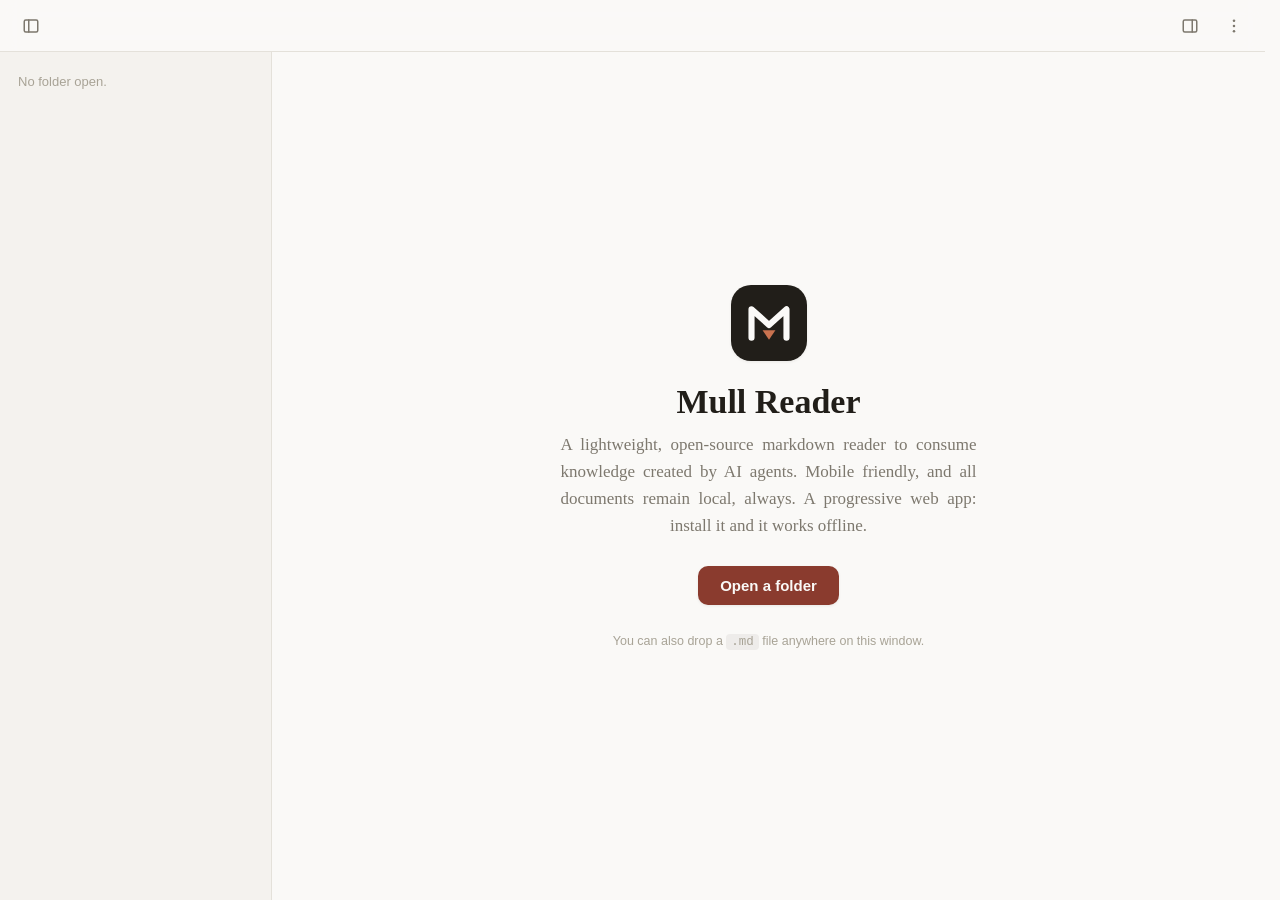
==== index.html @ 7bd17036 "Welcome CTA: 'Open file' Matches the menu item's wording. Bump the SW cache to mull-v15.  Co-Authore" ====
<!doctype html>
<html lang="en">
<head>
  <meta charset="utf-8">
  <script>
    // GitHub Pages serves this project's path case-insensitively, so old repo
    // casings (/Mull-Reader/) still load. Normalize to the canonical path
    // before the service worker registers or an install captures a wrong URL.
    (function () {
      if (location.hostname !== 'ramanvir.github.io') return;
      var canon = '/mull-reader/';
      var prefix = location.pathname.slice(0, canon.length);
      if (prefix !== canon && prefix.toLowerCase() === canon) {
        location.replace(canon + location.pathname.slice(canon.length) + location.search + location.hash);
      }
    })();
  </script>
  <meta name="viewport" content="width=device-width, initial-scale=1, viewport-fit=cover">
  <title>Mull Reader - Markdown Reader</title>
  <meta name="description" content="A lightweight, open-source, mobile-friendly markdown reader to consume knowledge created by AI agents. All documents remain local, always.">
  <meta name="theme-color" content="#faf9f7" media="(prefers-color-scheme: light)">
  <meta name="theme-color" content="#1c1b1a" media="(prefers-color-scheme: dark)">
  <meta name="mobile-web-app-capable" content="yes">
  <meta name="apple-mobile-web-app-capable" content="yes">
  <meta name="apple-mobile-web-app-status-bar-style" content="black-translucent">
  <meta name="apple-mobile-web-app-title" content="Mull Reader">
  <meta property="og:type" content="website">
  <meta property="og:site_name" content="Mull Reader">
  <meta property="og:title" content="Mull Reader - Markdown Reader">
  <meta property="og:description" content="A lightweight, open-source, mobile-friendly markdown reader to consume knowledge created by AI agents. All documents remain local, always.">
  <meta property="og:url" content="https://ramanvir.github.io/mull-reader/">
  <meta property="og:image" content="https://ramanvir.github.io/mull-reader/icons/og-image.png">
  <meta property="og:image:width" content="1200">
  <meta property="og:image:height" content="630">
  <meta name="twitter:card" content="summary_large_image">
  <meta name="twitter:title" content="Mull Reader - Markdown Reader">
  <meta name="twitter:description" content="A lightweight, open-source, mobile-friendly markdown reader to consume knowledge created by AI agents. All documents remain local, always.">
  <meta name="twitter:image" content="https://ramanvir.github.io/mull-reader/icons/og-image.png">
  <link rel="manifest" href="./manifest.json">
  <link rel="icon" href="./favicon.ico" sizes="48x48">
  <link rel="icon" href="./icons/icon.svg" type="image/svg+xml">
  <link rel="icon" href="./icons/icon-192.png" type="image/png" sizes="192x192">
  <link rel="apple-touch-icon" href="./icons/apple-touch-icon.png">
  <link rel="stylesheet" href="./styles.css">
</head>
<body>
  <script>
    // Applied before first paint so the sidebar/panels don't flash open while
    // js/app.js (a deferred module) is still loading. Keys match app.js.
    (function () {
      try {
        var cls = document.body.classList;
        if (matchMedia('(max-width: 720px)').matches || localStorage.getItem('folio-sidebar') === 'closed') {
          cls.add('sidebar-collapsed');
        }
        if (matchMedia('(max-width: 1099px)').matches || localStorage.getItem('folio-outline') === 'closed') {
          cls.add('outline-collapsed');
        }
        if (localStorage.getItem('folio-reader') === 'on') cls.add('reader-mode', 'reader-bar-show');
      } catch (e) { /* first paint just falls back to the JS-applied state */ }
    })();
  </script>
  <header class="topbar">
    <button id="sidebar-toggle" class="icon-btn" aria-label="Toggle sidebar (Ctrl+B)" title="Toggle sidebar (⌘B)">
      <svg viewBox="0 0 24 24" width="18" height="18" fill="none" stroke="currentColor" stroke-width="2" stroke-linecap="round"><rect x="3" y="4" width="18" height="16" rx="2"/><line x1="9" y1="4" x2="9" y2="20"/></svg>
    </button>
    <span id="current-file-name" class="file-name"></span>
    <span class="spacer"></span>
    <button id="outline-toggle" class="icon-btn" aria-label="Toggle contents panel" title="Toggle contents panel">
      <svg viewBox="0 0 24 24" width="18" height="18" fill="none" stroke="currentColor" stroke-width="2" stroke-linecap="round"><rect x="3" y="4" width="18" height="16" rx="2"/><line x1="15" y1="4" x2="15" y2="20"/></svg>
    </button>
    <div class="menu-wrap">
      <button id="menu-toggle" class="icon-btn" aria-label="Menu" aria-haspopup="true" aria-expanded="false" title="Menu">
        <svg viewBox="0 0 24 24" width="18" height="18" fill="currentColor"><circle cx="12" cy="5" r="1.7"/><circle cx="12" cy="12" r="1.7"/><circle cx="12" cy="19" r="1.7"/></svg>
      </button>
      <div id="app-menu" class="menu" hidden>
        <button id="open-file-btn" class="menu-item" title="Open file (⇧⌘O)">
          <svg viewBox="0 0 24 24" width="16" height="16" fill="none" stroke="currentColor" stroke-width="2" stroke-linecap="round" stroke-linejoin="round"><path d="M14 2H6a2 2 0 0 0-2 2v16a2 2 0 0 0 2 2h12a2 2 0 0 0 2-2V8z"/><path d="M14 2v6h6"/></svg>
          Open file
        </button>
        <button id="open-folder-btn" class="menu-item" title="Open folder (⌘O)">
          <svg viewBox="0 0 24 24" width="16" height="16" fill="none" stroke="currentColor" stroke-width="2" stroke-linecap="round" stroke-linejoin="round"><path d="M22 19a2 2 0 0 1-2 2H4a2 2 0 0 1-2-2V5a2 2 0 0 1 2-2h5l2 3h9a2 2 0 0 1 2 2z"/></svg>
          Open folder
        </button>
        <div class="menu-sep"></div>
        <div class="menu-size">
          <span>Text size</span>
          <span class="menu-size-btns">
            <button id="font-dec" class="icon-btn font-btn" aria-label="Decrease text size" title="Smaller text">A−</button>
            <button id="font-inc" class="icon-btn font-btn" aria-label="Increase text size" title="Larger text">A+</button>
          </span>
        </div>
        <div class="menu-size">
          <span>Brightness</span>
          <span class="menu-size-btns">
            <button id="dim-dec" class="icon-btn font-btn" aria-label="Decrease brightness" title="Dimmer">☀−</button>
            <button id="dim-inc" class="icon-btn font-btn" aria-label="Increase brightness" title="Brighter">☀+</button>
          </span>
        </div>
        <div class="menu-size">
          <span>Warmth</span>
          <span class="menu-size-btns">
            <button id="tone-dec" class="icon-btn font-btn" aria-label="Cooler tone" title="Cooler">−</button>
            <button id="tone-inc" class="icon-btn font-btn" aria-label="Warmer tone" title="Warmer">+</button>
          </span>
        </div>
        <button id="appearance-reset" class="menu-item" title="Reset text size, brightness, and warmth">
          <svg viewBox="0 0 24 24" width="16" height="16" fill="none" stroke="currentColor" stroke-width="2" stroke-linecap="round" stroke-linejoin="round"><path d="M3 12a9 9 0 1 0 3-6.7"/><path d="M3 4v5h5"/></svg>
          Reset appearance
        </button>
        <div class="menu-sep"></div>
        <button id="reader-toggle" class="menu-item" aria-pressed="false" title="Reader mode (Esc to exit)">
          <svg viewBox="0 0 24 24" width="16" height="16" fill="none" stroke="currentColor" stroke-width="2" stroke-linecap="round" stroke-linejoin="round"><path d="M2 4h6a4 4 0 0 1 4 4v13a3 3 0 0 0-3-3H2z"/><path d="M22 4h-6a4 4 0 0 0-4 4v13a3 3 0 0 1 3-3h7z"/></svg>
          Reader mode
        </button>
        <button id="eink-toggle" class="menu-item" aria-pressed="false" title="E-ink mode">
          <svg viewBox="0 0 24 24" width="16" height="16" fill="none" stroke="currentColor" stroke-width="2" stroke-linecap="round"><rect x="5" y="2" width="14" height="20" rx="2"/><line x1="9" y1="7" x2="15" y2="7"/><line x1="9" y1="11" x2="15" y2="11"/><line x1="9" y1="15" x2="13" y2="15"/></svg>
          E-ink mode
        </button>
        <button id="theme-toggle" class="menu-item" title="Toggle theme">
          <svg class="sun" viewBox="0 0 24 24" width="16" height="16" fill="none" stroke="currentColor" stroke-width="2" stroke-linecap="round"><circle cx="12" cy="12" r="4"/><path d="M12 2v2M12 20v2M4.9 4.9l1.4 1.4M17.7 17.7l1.4 1.4M2 12h2M20 12h2M4.9 19.1l1.4-1.4M17.7 6.3l1.4-1.4"/></svg>
          <svg class="moon" viewBox="0 0 24 24" width="16" height="16" fill="none" stroke="currentColor" stroke-width="2" stroke-linecap="round" stroke-linejoin="round"><path d="M21 12.8A9 9 0 1 1 11.2 3a7 7 0 0 0 9.8 9.8z"/></svg>
          Switch theme
        </button>
      </div>
    </div>
  </header>

  <div class="layout">
    <nav id="sidebar" class="sidebar" aria-label="Files">
      <div id="file-tree" class="file-tree"></div>
    </nav>

    <main id="main" class="main">
      <section id="welcome" class="welcome">
        <div class="welcome-inner">
          <div class="welcome-mark" aria-hidden="true">
            <svg viewBox="107 149 298 247"><path d="M136 374 V178 L256 286 L376 178 V374" fill="none" stroke="currentColor" stroke-width="42" stroke-linecap="round" stroke-linejoin="round"/><path class="mark-arrow" d="M212 322 h88 L256 388 Z" fill="#c9724f"/></svg>
          </div>
          <h1>Mull Reader</h1>
          <p class="welcome-sub">A lightweight, open-source markdown reader to consume knowledge created by AI agents. Mobile friendly, and all documents remain local, always. A progressive web app: install it and it works offline.</p>
          <button id="welcome-open-file-btn" class="cta">Open file</button>
          <p class="welcome-hint">You can also drop a <code>.md</code> file anywhere on this window.</p>
        </div>
      </section>
      <article id="content" class="content prose" hidden></article>
    </main>

    <aside id="outline" class="outline" hidden aria-label="Table of contents">
      <div class="outline-title">Contents</div>
      <nav id="toc"></nav>
    </aside>
  </div>

  <div id="tone-overlay" class="tone" aria-hidden="true"></div>
  <div id="dim-overlay" class="dim" aria-hidden="true"></div>
  <div id="progress" class="progress" hidden aria-hidden="true"></div>
  <div id="toast-root" class="toast-root" aria-live="polite"></div>
  <div id="drop-veil" class="drop-veil" hidden><div>Drop to open</div></div>

  <input type="file" id="dir-fallback-input" webkitdirectory multiple hidden>
  <input type="file" id="file-fallback-input" accept=".md,.markdown,text/markdown" hidden>

  <script src="./vendor/marked.min.js"></script>
  <script src="./vendor/purify.min.js"></script>
  <script src="./vendor/highlight.min.js"></script>
  <script type="module" src="./js/app.js"></script>
</body>
</html>
---- styles.css ----
/* ================= Folio — editorial markdown reader ================= */

:root {
  --serif: Charter, 'Bitstream Charter', 'Sitka Text', Cambria, Georgia, 'Times New Roman', serif;
  --sans: -apple-system, BlinkMacSystemFont, 'Segoe UI', Inter, Roboto, 'Helvetica Neue', sans-serif;
  --mono: ui-monospace, 'SF Mono', SFMono-Regular, Menlo, Consolas, 'Liberation Mono', monospace;

  --safe-top: env(safe-area-inset-top, 0px);
  --safe-bottom: env(safe-area-inset-bottom, 0px);
  --safe-left: env(safe-area-inset-left, 0px);
  --safe-right: env(safe-area-inset-right, 0px);

  --topbar-h: calc(52px + var(--safe-top));
  --sidebar-w: 272px;
  --prose-size: 17.5px;

  /* Light: warm paper */
  --bg: #faf9f7;
  --bg-raised: #f1efeb;
  --bg-sidebar: #f4f2ee;
  --ink: #34302a;
  --ink-strong: #211e19;
  --muted: #7d786e;
  --faint: #a8a396;
  --border: #e4e1da;
  --accent: #8a3b2e;
  --accent-soft: rgba(138, 59, 46, 0.08);
  --code-bg: rgba(90, 80, 60, 0.07);
  --pre-bg: #f2f0ec;
  --shadow: 0 1px 3px rgba(40, 35, 25, 0.08);

  --hl-comment: #918c80;
  --hl-keyword: #9d4a34;
  --hl-string: #3f6e4b;
  --hl-number: #a06a1f;
  --hl-title: #4a5d94;
  --hl-attr: #77522e;
}

/* Dark: warm dark gray, reduced-contrast text */
@media (prefers-color-scheme: dark) {
  :root:not([data-theme="light"]) {
    --bg: #1c1b1a;
    --bg-raised: #262523;
    --bg-sidebar: #211f1e;
    --ink: #cfccc4;
    --ink-strong: #e8e5dd;
    --muted: #8f8b81;
    --faint: #6b675e;
    --border: #34322e;
    --accent: #d99a83;
    --accent-soft: rgba(217, 154, 131, 0.1);
    --code-bg: rgba(255, 250, 235, 0.07);
    --pre-bg: #232220;
    --shadow: 0 1px 3px rgba(0, 0, 0, 0.4);

    --hl-comment: #7d786e;
    --hl-keyword: #d9927b;
    --hl-string: #a3c495;
    --hl-number: #d4b06a;
    --hl-title: #97aede;
    --hl-attr: #c9a97d;
  }
}
:root[data-theme="dark"] {
  --bg: #1c1b1a;
  --bg-raised: #262523;
  --bg-sidebar: #211f1e;
  --ink: #cfccc4;
  --ink-strong: #e8e5dd;
  --muted: #8f8b81;
  --faint: #6b675e;
  --border: #34322e;
  --accent: #d99a83;
  --accent-soft: rgba(217, 154, 131, 0.1);
  --code-bg: rgba(255, 250, 235, 0.07);
  --pre-bg: #232220;
  --shadow: 0 1px 3px rgba(0, 0, 0, 0.4);

  --hl-comment: #7d786e;
  --hl-keyword: #d9927b;
  --hl-string: #a3c495;
  --hl-number: #d4b06a;
  --hl-title: #97aede;
  --hl-attr: #c9a97d;
}

/* E-ink: pure grayscale, hard edges, no motion — wins over light and dark */
:root[data-eink] {
  --bg: #ffffff;
  --bg-raised: #f0f0f0;
  --bg-sidebar: #ffffff;
  --ink: #111111;
  --ink-strong: #000000;
  --muted: #3d3d3d;
  --faint: #6e6e6e;
  --border: #9a9a9a;
  --accent: #000000;
  --accent-soft: rgba(0, 0, 0, 0.08);
  --code-bg: rgba(0, 0, 0, 0.07);
  --pre-bg: #f2f2f2;
  --shadow: none;

  --hl-comment: #666666;
  --hl-keyword: #000000;
  --hl-string: #333333;
  --hl-number: #333333;
  --hl-title: #000000;
  --hl-attr: #444444;
}
:root[data-eink] * {
  transition: none !important;
  animation: none !important;
  box-shadow: none !important;
  text-shadow: none !important;
}
:root[data-eink] body { -webkit-font-smoothing: auto; }
:root[data-eink] .topbar { backdrop-filter: none; background: var(--bg); }
:root[data-eink] .drop-veil { backdrop-filter: none; }
:root[data-eink] .prose img { filter: grayscale(1) contrast(1.05); }

/* ================= Base ================= */

* { box-sizing: border-box; }

html {
  scrollbar-gutter: stable;
  scroll-padding-top: calc(var(--topbar-h) + 16px);
  -webkit-text-size-adjust: 100%;
  /* Disable double-tap-to-zoom (pinch zoom still works); restricting the
     root restricts every descendant's touch gestures with it. */
  touch-action: manipulation;
}

body {
  margin: 0;
  background: var(--bg);
  color: var(--ink);
  font-family: var(--sans);
  font-size: 15px;
  -webkit-font-smoothing: antialiased;
  transition: background-color 0.15s ease, color 0.15s ease;
}

button { font: inherit; color: inherit; -webkit-tap-highlight-color: transparent; }
a { -webkit-tap-highlight-color: transparent; }

/* ================= Top bar ================= */

.topbar {
  position: sticky;
  top: 0;
  z-index: 20;
  display: flex;
  align-items: center;
  gap: 10px;
  height: var(--topbar-h);
  padding: var(--safe-top) calc(14px + var(--safe-right)) 0 calc(14px + var(--safe-left));
  background: color-mix(in srgb, var(--bg) 88%, transparent);
  backdrop-filter: blur(10px);
  border-bottom: 1px solid var(--border);
}

.file-name {
  color: var(--muted);
  font-size: 13.5px;
  white-space: nowrap;
  overflow: hidden;
  text-overflow: ellipsis;
  min-width: 0;
}
.file-name:not(:empty) { cursor: pointer; }

.spacer { flex: 1; }

.icon-btn {
  display: inline-flex;
  align-items: center;
  justify-content: center;
  gap: 6px;
  border: 1px solid transparent;
  background: none;
  border-radius: 8px;
  cursor: pointer;
  color: var(--muted);
  padding: 7px;
  touch-action: manipulation;
}
.font-btn {
  font-family: var(--serif);
  font-weight: 600;
  font-size: 13px;
  letter-spacing: 0.02em;
}
#font-inc { font-size: 15.5px; }

.icon-btn:disabled { opacity: 0.35; cursor: default; }
.icon-btn[aria-pressed="true"] {
  color: var(--accent);
  background: var(--accent-soft);
}

.icon-btn:hover {
  color: var(--ink-strong);
  background: var(--bg-raised);
}

/* --- overflow menu --- */

.menu-wrap { position: relative; }

.menu {
  position: absolute;
  top: calc(100% + 8px);
  right: 0;
  z-index: 30;
  min-width: 208px;
  background: var(--bg);
  border: 1px solid var(--border);
  border-radius: 12px;
  box-shadow: 0 10px 32px rgba(0, 0, 0, 0.18);
  padding: 6px;
}
.menu[hidden] { display: none; }

.menu-item {
  display: flex;
  align-items: center;
  gap: 10px;
  width: 100%;
  border: 0;
  background: none;
  cursor: pointer;
  padding: 9px 10px;
  border-radius: 8px;
  font-size: 13.5px;
  color: var(--ink);
  text-align: left;
  touch-action: manipulation;
}
.menu-item svg { flex: none; color: var(--muted); }
.menu-item:hover { background: var(--bg-raised); }
.menu-item[aria-pressed="true"] {
  color: var(--accent);
  background: var(--accent-soft);
}
.menu-item[aria-pressed="true"] svg { color: var(--accent); }

.menu-sep { height: 1px; background: var(--border); margin: 6px 4px; }

.menu-size {
  display: flex;
  align-items: center;
  justify-content: space-between;
  gap: 10px;
  padding: 2px 4px 2px 10px;
  font-size: 13.5px;
  color: var(--ink);
}
.menu-size-btns { display: inline-flex; }

/* theme toggle shows the icon for the theme you'd switch to */
.moon { display: none; }
@media (prefers-color-scheme: dark) {
  :root:not([data-theme="light"]) .sun { display: none; }
  :root:not([data-theme="light"]) .moon { display: block; }
}
:root[data-theme="dark"] .sun { display: none; }
:root[data-theme="dark"] .moon { display: block; }
:root[data-theme="light"] .sun { display: block; }
:root[data-theme="light"] .moon { display: none; }

/* ================= Layout ================= */

.layout { display: flex; min-height: calc(100dvh - var(--topbar-h)); }

.sidebar {
  width: var(--sidebar-w);
  flex: none;
  position: sticky;
  top: var(--topbar-h);
  height: calc(100dvh - var(--topbar-h));
  overflow-y: auto;
  background: var(--bg-sidebar);
  border-right: 1px solid var(--border);
  padding: 14px 10px calc(32px + var(--safe-bottom));
}
body.sidebar-collapsed .sidebar { display: none; }

.main { flex: 1; min-width: 0; }

/* ================= File tree ================= */

.tree-root-name {
  font-size: 11px;
  font-weight: 600;
  text-transform: uppercase;
  letter-spacing: 0.09em;
  color: var(--faint);
  padding: 2px 8px 8px;
  overflow-wrap: anywhere;
}

.tree-empty { color: var(--faint); font-size: 13px; padding: 8px; }

.tree-children { display: flex; flex-direction: column; }
.tree-dir > .tree-children,
details.tree-dir > .tree-children { padding-left: 14px; }

details.tree-dir > summary {
  list-style: none;
  cursor: pointer;
  padding: 4px 8px;
  border-radius: 6px;
  font-size: 13.5px;
  font-weight: 600;
  color: var(--muted);
  user-select: none;
  display: flex;
  align-items: center;
  gap: 6px;
  overflow-wrap: anywhere;
}
details.tree-dir > summary::-webkit-details-marker { display: none; }
details.tree-dir > summary::before {
  content: '';
  flex: none;
  width: 0; height: 0;
  border-left: 5px solid var(--faint);
  border-top: 4px solid transparent;
  border-bottom: 4px solid transparent;
  transition: transform 0.12s ease;
}
details.tree-dir[open] > summary::before { transform: rotate(90deg); }
details.tree-dir > summary:hover { background: var(--bg-raised); color: var(--ink-strong); }

.tree-file {
  text-align: left;
  border: 0;
  background: none;
  cursor: pointer;
  padding: 4px 8px;
  border-radius: 6px;
  font-size: 13.5px;
  color: var(--ink);
  overflow-wrap: anywhere;
}
.tree-file:hover { background: var(--bg-raised); }
.tree-file.active {
  background: var(--accent-soft);
  color: var(--accent);
  font-weight: 600;
}

/* ================= Welcome ================= */

.welcome {
  display: grid;
  place-items: center;
  min-height: calc(100dvh - var(--topbar-h));
  padding: 32px;
}
.welcome[hidden] { display: none; }

.welcome-inner { text-align: center; max-width: 26rem; }

.welcome-mark {
  width: 76px; height: 76px;
  margin: 0 auto 22px;
  display: grid;
  place-items: center;
  border-radius: 20px;
  background: var(--ink-strong);
  color: var(--bg);
  box-shadow: var(--shadow);
}
.welcome-mark svg { width: 44px; height: 36px; display: block; }
/* e-ink is pure grayscale and the tile is black — the rust arrow would vanish */
:root[data-eink] .welcome-mark .mark-arrow { fill: var(--bg); }

.welcome h1 {
  font-family: var(--serif);
  font-size: 34px;
  margin: 0 0 10px;
  color: var(--ink-strong);
}

.welcome-sub {
  font-family: var(--serif);
  font-size: 17px;
  line-height: 1.6;
  color: var(--muted);
  margin: 0 0 26px;
  text-align: justify;
  text-align-last: center;
  -webkit-hyphens: auto;
  hyphens: auto;
}

.cta {
  border: 0;
  background: var(--accent);
  color: var(--bg);
  font-size: 15px;
  font-weight: 600;
  padding: 11px 22px;
  border-radius: 10px;
  cursor: pointer;
  box-shadow: var(--shadow);
}
.cta:hover { filter: brightness(1.08); }

.welcome-hint {
  margin-top: 24px;
  font-size: 12.5px;
  line-height: 2;
  color: var(--faint);
}
.welcome-hint code {
  font-family: var(--mono);
  background: var(--code-bg);
  padding: 1px 5px;
  border-radius: 4px;
}
kbd {
  font-family: var(--mono);
  font-size: 11px;
  background: var(--bg-raised);
  border: 1px solid var(--border);
  border-bottom-width: 2px;
  border-radius: 5px;
  padding: 1px 6px;
}

/* ================= Prose ================= */

.content {
  max-width: 70ch;
  margin: 0 auto;
  padding: 48px 32px 30vh;
  padding-left: max(32px, var(--safe-left));
  padding-right: max(32px, var(--safe-right));
}

.prose {
  font-family: var(--serif);
  font-size: var(--prose-size);
  line-height: 1.7;
  color: var(--ink);
}

.prose > * { margin-top: 0; margin-bottom: 0; }
.prose > * + * { margin-top: 1.15em; }

.prose h1, .prose h2, .prose h3, .prose h4, .prose h5, .prose h6 {
  font-family: var(--serif);
  color: var(--ink-strong);
  line-height: 1.25;
  letter-spacing: -0.01em;
  position: relative;
}
.prose > h1 { font-size: 2em; margin-top: 0.4em; }
.prose > h2 { font-size: 1.5em; margin-top: 2em; }
.prose > h3 { font-size: 1.2em; margin-top: 1.8em; }
.prose > h4 { font-size: 1.05em; margin-top: 1.6em; }
.prose > h1:first-child { margin-top: 0; }

.prose h1 + *, .prose h2 + *, .prose h3 + *, .prose h4 + * { margin-top: 0.7em; }

.h-anchor {
  position: absolute;
  margin-left: 0.35em;
  color: var(--faint);
  text-decoration: none;
  opacity: 0;
  transition: opacity 0.12s ease;
  font-weight: 400;
}
h1:hover .h-anchor, h2:hover .h-anchor, h3:hover .h-anchor,
h4:hover .h-anchor, h5:hover .h-anchor, h6:hover .h-anchor { opacity: 1; }
.h-anchor:hover { color: var(--accent); }

.prose a {
  color: var(--accent);
  text-decoration: underline;
  text-decoration-color: color-mix(in srgb, var(--accent) 35%, transparent);
  text-underline-offset: 3px;
}
.prose a:hover { text-decoration-color: var(--accent); }

.prose strong { color: var(--ink-strong); }

.prose blockquote {
  margin-left: 0;
  margin-right: 0;
  padding: 0.7em 1.2em;
  border-left: 3px solid var(--accent);
  background: var(--accent-soft);
  border-radius: 0 8px 8px 0;
  color: color-mix(in srgb, var(--ink) 82%, var(--muted));
}
.prose blockquote > * + * { margin-top: 0.8em; }

.prose ul, .prose ol { padding-left: 1.4em; }
.prose li { margin-top: 0.35em; }
.prose li::marker { color: var(--faint); }

.prose ul.task-list { list-style: none; padding-left: 0.4em; }
.prose li.task-item { display: flex; gap: 0.55em; align-items: baseline; }
.prose li.task-item input[type="checkbox"] {
  accent-color: var(--accent);
  transform: translateY(2px);
  margin: 0;
}

.prose hr {
  border: 0;
  margin: 2.6em auto;
  text-align: center;
  height: auto;
}
.prose hr::after {
  content: '· · ·';
  color: var(--faint);
  font-size: 1.1em;
  letter-spacing: 0.6em;
  padding-left: 0.6em;
}

.prose img { max-width: 100%; border-radius: 8px; }

/* --- inline code & code blocks --- */

.prose code {
  font-family: var(--mono);
  font-size: 0.82em;
}
.prose :not(pre) > code {
  background: var(--code-bg);
  padding: 0.15em 0.42em;
  border-radius: 5px;
  color: var(--ink-strong);
}

.codeblock { position: relative; }
.prose pre {
  margin: 0;
  background: var(--pre-bg);
  border: 1px solid var(--border);
  border-radius: 10px;
  padding: 1em 1.2em;
  overflow-x: auto;
  line-height: 1.55;
}
.prose pre code { font-size: 0.78em; }

.copy-btn {
  position: absolute;
  top: 8px;
  right: 8px;
  border: 1px solid var(--border);
  background: var(--bg);
  color: var(--muted);
  font-family: var(--sans);
  font-size: 11.5px;
  padding: 3px 9px;
  border-radius: 6px;
  cursor: pointer;
  opacity: 0;
  transition: opacity 0.12s ease;
}
.codeblock:hover .copy-btn, .copy-btn:focus-visible { opacity: 1; }
.copy-btn:hover { color: var(--ink-strong); }
.copy-btn.copied { color: var(--accent); border-color: var(--accent); opacity: 1; }

/* --- syntax highlighting (theme-aware) --- */

.hljs { color: var(--ink); background: transparent; }
.hljs-comment, .hljs-quote { color: var(--hl-comment); font-style: italic; }
.hljs-keyword, .hljs-selector-tag, .hljs-doctag, .hljs-meta .hljs-keyword,
.hljs-template-tag, .hljs-name { color: var(--hl-keyword); }
.hljs-string, .hljs-regexp, .hljs-addition { color: var(--hl-string); }
.hljs-number, .hljs-literal, .hljs-symbol, .hljs-bullet, .hljs-link { color: var(--hl-number); }
.hljs-title, .hljs-title.class_, .hljs-title.function_, .hljs-section,
.hljs-selector-id, .hljs-selector-class { color: var(--hl-title); }
.hljs-attr, .hljs-attribute, .hljs-variable, .hljs-template-variable,
.hljs-type, .hljs-built_in, .hljs-params, .hljs-property { color: var(--hl-attr); }
.hljs-meta, .hljs-deletion { color: var(--hl-comment); }
.hljs-emphasis { font-style: italic; }
.hljs-strong { font-weight: 600; }

/* --- tables --- */

.prose table {
  border-collapse: collapse;
  width: 100%;
  font-family: var(--sans);
  font-size: 0.82em;
  line-height: 1.5;
}
.prose th, .prose td {
  padding: 0.6em 0.95em;
  text-align: left;
  vertical-align: top;
}
.prose th {
  color: var(--ink-strong);
  font-weight: 600;
  border-bottom: 2px solid var(--border);
}
.prose td { border-bottom: 1px solid var(--border); }
.prose tbody tr:nth-child(even) { background: var(--bg-raised); }

/* ================= Outline (TOC) ================= */

.outline {
  width: 232px;
  flex: none;
  position: sticky;
  top: var(--topbar-h);
  height: calc(100dvh - var(--topbar-h));
  overflow-y: auto;
  background: var(--bg-sidebar);
  border-left: 1px solid var(--border);
  padding: 18px 10px 32px;
  font-family: var(--sans);
}
.outline[hidden] { display: none !important; }
body.outline-collapsed .outline { display: none; }
/* On narrow screens the outline becomes a right-side overlay, toggled
   from the topbar. It only matters while a file is open, so the toggle
   hides otherwise — which also keeps the phone topbar from overflowing. */
@media (max-width: 1099px) {
  .outline {
    position: fixed;
    right: 0;
    z-index: 15;
    width: min(272px, 84vw);
    padding-right: calc(10px + var(--safe-right));
    box-shadow: -4px 0 20px rgba(0, 0, 0, 0.15);
  }
  .topbar:has(.file-name:empty) #outline-toggle { display: none; }
}

.outline-title {
  font-size: 10.5px;
  font-weight: 600;
  text-transform: uppercase;
  letter-spacing: 0.1em;
  color: var(--faint);
  margin-bottom: 8px;
  padding-left: 12px;
}

.toc-link {
  display: block;
  font-size: 12.5px;
  line-height: 1.45;
  color: var(--muted);
  text-decoration: none;
  padding: 3px 12px;
  border-left: 2px solid var(--border);
}
.toc-link.toc-h3 { padding-left: 24px; }
.toc-link:hover { color: var(--ink-strong); }
.toc-link.active {
  color: var(--accent);
  border-left-color: var(--accent);
  font-weight: 600;
}

/* ================= Kindle-style reading aids ================= */
/* Active in e-ink and reader modes: progress %, justified book-page text. */

.progress {
  position: fixed;
  right: calc(14px + var(--safe-right));
  bottom: calc(10px + var(--safe-bottom));
  z-index: 10;
  font-family: var(--sans);
  font-size: 11.5px;
  letter-spacing: 0.03em;
  color: var(--faint);
  background: color-mix(in srgb, var(--bg) 85%, transparent);
  padding: 2px 7px;
  border-radius: 6px;
  pointer-events: none;
}
.progress[hidden] { display: none; }

/* Color temperature: a click-through multiply-blended tint — amber for warm,
   blue for cold. --tone-color/--tone-opacity are set from the menu steppers. */
.tone {
  position: fixed;
  inset: 0;
  z-index: 59;
  background: var(--tone-color, transparent);
  opacity: var(--tone-opacity, 0);
  mix-blend-mode: multiply;
  pointer-events: none;
  transition: opacity 0.15s ease, background-color 0.15s ease;
}
/* E-ink promises pure grayscale — never tint it. */
:root[data-eink] .tone { display: none; }

/* Software brightness: a click-through black veil over the whole page.
   --dim is 0 (off) to ~0.6, set from the menu's brightness steppers. */
.dim {
  position: fixed;
  inset: 0;
  z-index: 60;
  background: #000;
  opacity: var(--dim, 0);
  pointer-events: none;
  transition: opacity 0.15s ease;
}

:root[data-eink] .prose > p,
body.reader-mode .prose > p {
  text-align: justify;
  -webkit-hyphens: auto;
  hyphens: auto;
}

/* ================= Toasts & drop veil ================= */

.toast-root {
  position: fixed;
  bottom: calc(24px + var(--safe-bottom));
  left: 50%;
  transform: translateX(-50%);
  display: flex;
  flex-direction: column;
  align-items: center;
  gap: 8px;
  z-index: 50;
  pointer-events: none;
}
.toast {
  background: var(--ink-strong);
  color: var(--bg);
  font-size: 13.5px;
  padding: 9px 16px;
  border-radius: 10px;
  box-shadow: 0 4px 16px rgba(0, 0, 0, 0.25);
  opacity: 0;
  transform: translateY(6px);
  transition: opacity 0.25s ease, transform 0.25s ease;
}
.toast.show { opacity: 1; transform: translateY(0); }

.drop-veil {
  position: fixed;
  inset: 0;
  z-index: 40;
  display: grid;
  place-items: center;
  background: color-mix(in srgb, var(--bg) 72%, transparent);
  backdrop-filter: blur(3px);
  pointer-events: none;
  font-family: var(--serif);
  font-size: 26px;
  color: var(--ink-strong);
}
.drop-veil[hidden] { display: none; }
.drop-veil > div {
  border: 2px dashed var(--accent);
  border-radius: 16px;
  padding: 36px 64px;
  background: var(--bg);
  box-shadow: var(--shadow);
}

/* ================= Reader mode ================= */
/* Content only, like a book page; the topbar tucks away and peeks back on hover. */

body.reader-mode .sidebar,
body.reader-mode .outline { display: none; }

body.reader-mode .topbar {
  position: fixed;
  top: 0;
  left: 0;
  right: 0;
  transform: translateY(calc(-100% + 5px));
  transition: transform 0.18s ease;
}
body.reader-mode .topbar:hover,
body.reader-mode .topbar:focus-within { transform: translateY(0); }

body.reader-mode .layout { min-height: 100dvh; }
body.reader-mode .content {
  max-width: 64ch;
  padding-top: calc(72px + var(--safe-top));
}

/* On touch screens there's no hover or Esc key: the bar hides as you scroll
   down and comes back when you scroll up or reach the top. */
@media (hover: none) {
  body.reader-mode .topbar { transform: translateY(-100%); }
  body.reader-mode.reader-bar-show .topbar { transform: translateY(0); }
}

/* ================= Small screens ================= */

@media (max-width: 720px) {
  .sidebar {
    position: fixed;
    left: 0;
    z-index: 15;
    width: min(var(--sidebar-w), 84vw);
    padding-left: calc(10px + var(--safe-left));
    box-shadow: 4px 0 20px rgba(0, 0, 0, 0.15);
  }
  .content {
    padding: 32px 20px 20vh;
    padding-left: max(20px, var(--safe-left));
    padding-right: max(20px, var(--safe-right));
  }
  .prose { font-size: calc(var(--prose-size) - 1px); }
  .welcome { padding-bottom: calc(32px + var(--safe-bottom)); }
}

/* ================= Touch ergonomics ================= */

@media (pointer: coarse) {
  .icon-btn { min-width: 44px; min-height: 44px; }
  .menu-item { padding: 12px 10px; }
  .topbar { gap: 2px; }
}
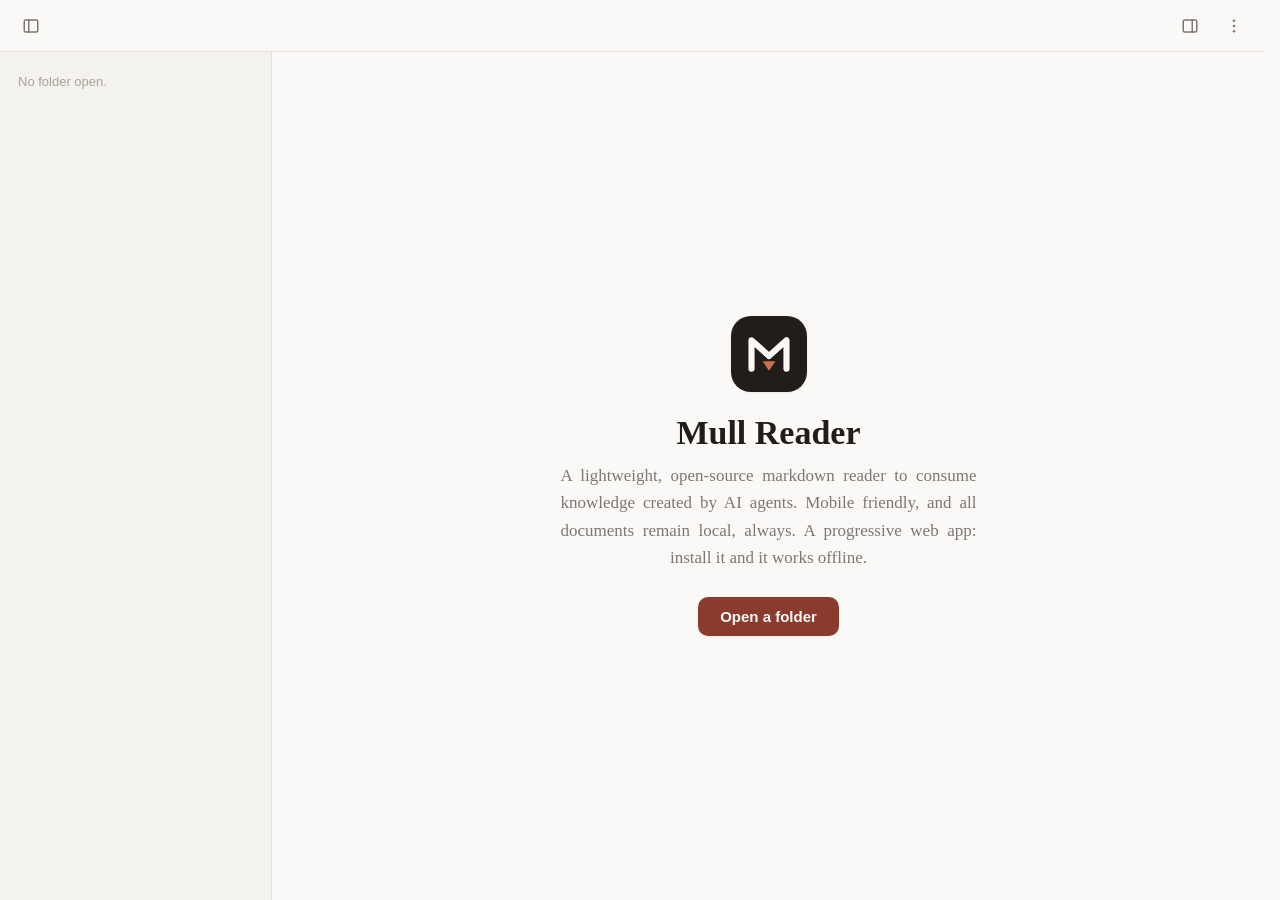
==== commit 722c2b52: "Remove the drag-and-drop hint from the welcome screen Dropping a file still works; the welcome scree" ====
--- a/index.html
+++ b/index.html
@@ -140,7 +140,6 @@
           <h1>Mull Reader</h1>
           <p class="welcome-sub">A lightweight, open-source markdown reader to consume knowledge created by AI agents. Mobile friendly, and all documents remain local, always. A progressive web app: install it and it works offline.</p>
           <button id="welcome-open-file-btn" class="cta">Open file</button>
-          <p class="welcome-hint">You can also drop a <code>.md</code> file anywhere on this window.</p>
         </div>
       </section>
       <article id="content" class="content prose" hidden></article>
--- a/styles.css
+++ b/styles.css
@@ -409,19 +409,6 @@
   box-shadow: var(--shadow);
 }
 .cta:hover { filter: brightness(1.08); }
-
-.welcome-hint {
-  margin-top: 24px;
-  font-size: 12.5px;
-  line-height: 2;
-  color: var(--faint);
-}
-.welcome-hint code {
-  font-family: var(--mono);
-  background: var(--code-bg);
-  padding: 1px 5px;
-  border-radius: 4px;
-}
 kbd {
   font-family: var(--mono);
   font-size: 11px;
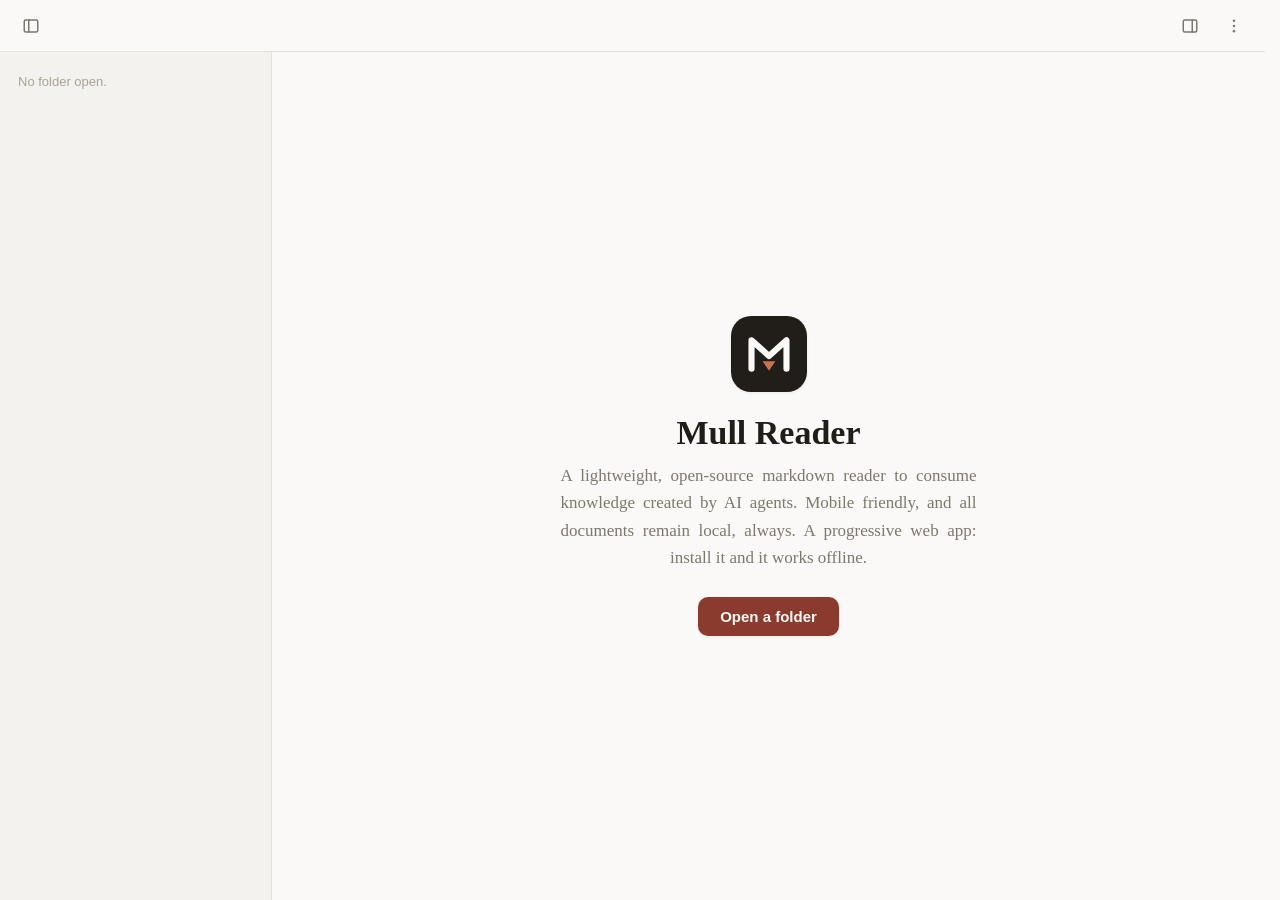
==== commit acc8dbd0: "Welcome CTA: 'Open a file' Bump the SW cache to mull-v17.  Co-Authored-By: Claude Fable 5 <noreply@a" ====
--- a/index.html
+++ b/index.html
@@ -139,7 +139,7 @@
           </div>
           <h1>Mull Reader</h1>
           <p class="welcome-sub">A lightweight, open-source markdown reader to consume knowledge created by AI agents. Mobile friendly, and all documents remain local, always. A progressive web app: install it and it works offline.</p>
-          <button id="welcome-open-file-btn" class="cta">Open file</button>
+          <button id="welcome-open-file-btn" class="cta">Open a file</button>
         </div>
       </section>
       <article id="content" class="content prose" hidden></article>
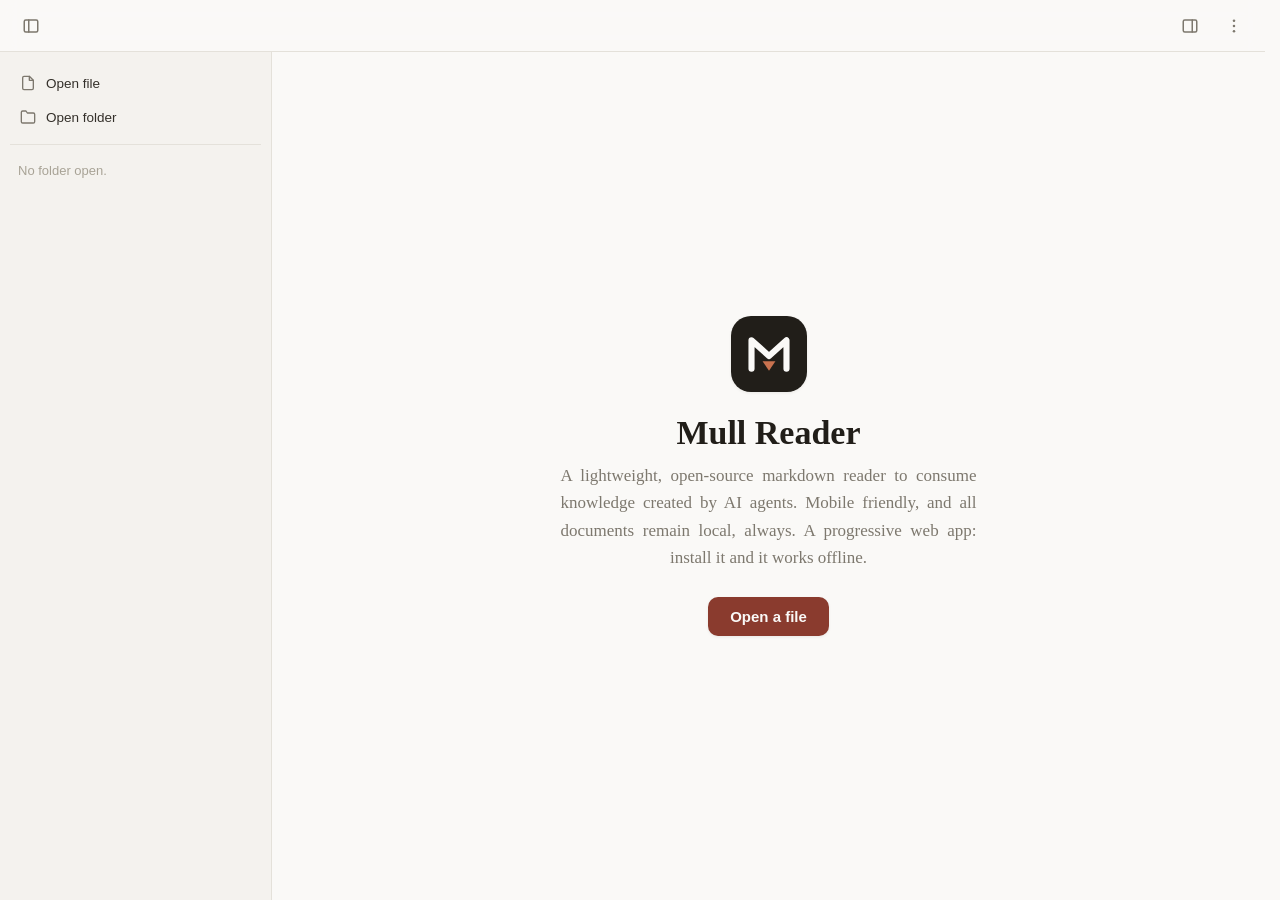
==== commit a9cd2576: "Move Open file / Open folder from the topbar menu to the sidebar They now sit at the top of the left" ====
--- a/index.html
+++ b/index.html
@@ -74,15 +74,6 @@
         <svg viewBox="0 0 24 24" width="18" height="18" fill="currentColor"><circle cx="12" cy="5" r="1.7"/><circle cx="12" cy="12" r="1.7"/><circle cx="12" cy="19" r="1.7"/></svg>
       </button>
       <div id="app-menu" class="menu" hidden>
-        <button id="open-file-btn" class="menu-item" title="Open file (⇧⌘O)">
-          <svg viewBox="0 0 24 24" width="16" height="16" fill="none" stroke="currentColor" stroke-width="2" stroke-linecap="round" stroke-linejoin="round"><path d="M14 2H6a2 2 0 0 0-2 2v16a2 2 0 0 0 2 2h12a2 2 0 0 0 2-2V8z"/><path d="M14 2v6h6"/></svg>
-          Open file
-        </button>
-        <button id="open-folder-btn" class="menu-item" title="Open folder (⌘O)">
-          <svg viewBox="0 0 24 24" width="16" height="16" fill="none" stroke="currentColor" stroke-width="2" stroke-linecap="round" stroke-linejoin="round"><path d="M22 19a2 2 0 0 1-2 2H4a2 2 0 0 1-2-2V5a2 2 0 0 1 2-2h5l2 3h9a2 2 0 0 1 2 2z"/></svg>
-          Open folder
-        </button>
-        <div class="menu-sep"></div>
         <div class="menu-size">
           <span>Text size</span>
           <span class="menu-size-btns">
@@ -128,6 +119,16 @@
 
   <div class="layout">
     <nav id="sidebar" class="sidebar" aria-label="Files">
+      <div class="sidebar-actions">
+        <button id="open-file-btn" class="menu-item" title="Open file (⇧⌘O)">
+          <svg viewBox="0 0 24 24" width="16" height="16" fill="none" stroke="currentColor" stroke-width="2" stroke-linecap="round" stroke-linejoin="round"><path d="M14 2H6a2 2 0 0 0-2 2v16a2 2 0 0 0 2 2h12a2 2 0 0 0 2-2V8z"/><path d="M14 2v6h6"/></svg>
+          Open file
+        </button>
+        <button id="open-folder-btn" class="menu-item" title="Open folder (⌘O)">
+          <svg viewBox="0 0 24 24" width="16" height="16" fill="none" stroke="currentColor" stroke-width="2" stroke-linecap="round" stroke-linejoin="round"><path d="M22 19a2 2 0 0 1-2 2H4a2 2 0 0 1-2-2V5a2 2 0 0 1 2-2h5l2 3h9a2 2 0 0 1 2 2z"/></svg>
+          Open folder
+        </button>
+      </div>
       <div id="file-tree" class="file-tree"></div>
     </nav>
 
--- a/styles.css
+++ b/styles.css
@@ -287,6 +287,12 @@
 }
 body.sidebar-collapsed .sidebar { display: none; }
 
+.sidebar-actions {
+  margin-bottom: 10px;
+  padding-bottom: 10px;
+  border-bottom: 1px solid var(--border);
+}
+
 .main { flex: 1; min-width: 0; }
 
 /* ================= File tree ================= */
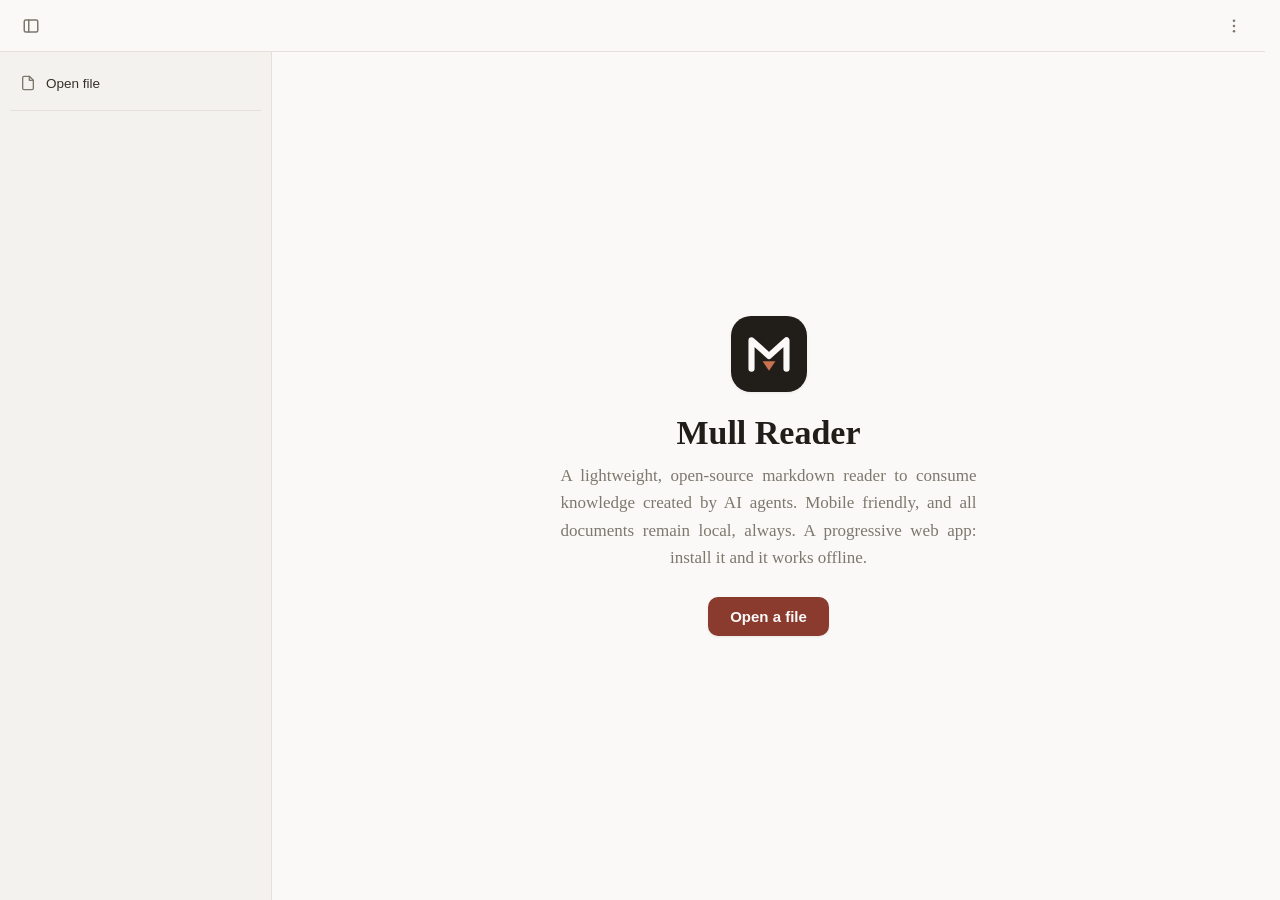
==== commit c9c7590d: "Remove the folder feature; contents panel moves into the left sidebar The app is now single-file onl" ====
--- a/index.html
+++ b/index.html
@@ -53,9 +53,6 @@
         if (matchMedia('(max-width: 720px)').matches || localStorage.getItem('folio-sidebar') === 'closed') {
           cls.add('sidebar-collapsed');
         }
-        if (matchMedia('(max-width: 1099px)').matches || localStorage.getItem('folio-outline') === 'closed') {
-          cls.add('outline-collapsed');
-        }
         if (localStorage.getItem('folio-reader') === 'on') cls.add('reader-mode', 'reader-bar-show');
       } catch (e) { /* first paint just falls back to the JS-applied state */ }
     })();
@@ -66,9 +63,6 @@
     </button>
     <span id="current-file-name" class="file-name"></span>
     <span class="spacer"></span>
-    <button id="outline-toggle" class="icon-btn" aria-label="Toggle contents panel" title="Toggle contents panel">
-      <svg viewBox="0 0 24 24" width="18" height="18" fill="none" stroke="currentColor" stroke-width="2" stroke-linecap="round"><rect x="3" y="4" width="18" height="16" rx="2"/><line x1="15" y1="4" x2="15" y2="20"/></svg>
-    </button>
     <div class="menu-wrap">
       <button id="menu-toggle" class="icon-btn" aria-label="Menu" aria-haspopup="true" aria-expanded="false" title="Menu">
         <svg viewBox="0 0 24 24" width="18" height="18" fill="currentColor"><circle cx="12" cy="5" r="1.7"/><circle cx="12" cy="12" r="1.7"/><circle cx="12" cy="19" r="1.7"/></svg>
@@ -118,18 +112,17 @@
   </header>
 
   <div class="layout">
-    <nav id="sidebar" class="sidebar" aria-label="Files">
+    <nav id="sidebar" class="sidebar" aria-label="Contents">
       <div class="sidebar-actions">
-        <button id="open-file-btn" class="menu-item" title="Open file (⇧⌘O)">
+        <button id="open-file-btn" class="menu-item" title="Open file (⌘O)">
           <svg viewBox="0 0 24 24" width="16" height="16" fill="none" stroke="currentColor" stroke-width="2" stroke-linecap="round" stroke-linejoin="round"><path d="M14 2H6a2 2 0 0 0-2 2v16a2 2 0 0 0 2 2h12a2 2 0 0 0 2-2V8z"/><path d="M14 2v6h6"/></svg>
           Open file
         </button>
-        <button id="open-folder-btn" class="menu-item" title="Open folder (⌘O)">
-          <svg viewBox="0 0 24 24" width="16" height="16" fill="none" stroke="currentColor" stroke-width="2" stroke-linecap="round" stroke-linejoin="round"><path d="M22 19a2 2 0 0 1-2 2H4a2 2 0 0 1-2-2V5a2 2 0 0 1 2-2h5l2 3h9a2 2 0 0 1 2 2z"/></svg>
-          Open folder
-        </button>
       </div>
-      <div id="file-tree" class="file-tree"></div>
+      <div id="outline" class="outline" hidden aria-label="Table of contents">
+        <div class="outline-title">Contents</div>
+        <nav id="toc"></nav>
+      </div>
     </nav>
 
     <main id="main" class="main">
@@ -145,11 +138,6 @@
       </section>
       <article id="content" class="content prose" hidden></article>
     </main>
-
-    <aside id="outline" class="outline" hidden aria-label="Table of contents">
-      <div class="outline-title">Contents</div>
-      <nav id="toc"></nav>
-    </aside>
   </div>
 
   <div id="tone-overlay" class="tone" aria-hidden="true"></div>
@@ -158,7 +146,6 @@
   <div id="toast-root" class="toast-root" aria-live="polite"></div>
   <div id="drop-veil" class="drop-veil" hidden><div>Drop to open</div></div>
 
-  <input type="file" id="dir-fallback-input" webkitdirectory multiple hidden>
   <input type="file" id="file-fallback-input" accept=".md,.markdown,text/markdown" hidden>
 
   <script src="./vendor/marked.min.js"></script>
--- a/styles.css
+++ b/styles.css
@@ -295,69 +295,6 @@
 
 .main { flex: 1; min-width: 0; }
 
-/* ================= File tree ================= */
-
-.tree-root-name {
-  font-size: 11px;
-  font-weight: 600;
-  text-transform: uppercase;
-  letter-spacing: 0.09em;
-  color: var(--faint);
-  padding: 2px 8px 8px;
-  overflow-wrap: anywhere;
-}
-
-.tree-empty { color: var(--faint); font-size: 13px; padding: 8px; }
-
-.tree-children { display: flex; flex-direction: column; }
-.tree-dir > .tree-children,
-details.tree-dir > .tree-children { padding-left: 14px; }
-
-details.tree-dir > summary {
-  list-style: none;
-  cursor: pointer;
-  padding: 4px 8px;
-  border-radius: 6px;
-  font-size: 13.5px;
-  font-weight: 600;
-  color: var(--muted);
-  user-select: none;
-  display: flex;
-  align-items: center;
-  gap: 6px;
-  overflow-wrap: anywhere;
-}
-details.tree-dir > summary::-webkit-details-marker { display: none; }
-details.tree-dir > summary::before {
-  content: '';
-  flex: none;
-  width: 0; height: 0;
-  border-left: 5px solid var(--faint);
-  border-top: 4px solid transparent;
-  border-bottom: 4px solid transparent;
-  transition: transform 0.12s ease;
-}
-details.tree-dir[open] > summary::before { transform: rotate(90deg); }
-details.tree-dir > summary:hover { background: var(--bg-raised); color: var(--ink-strong); }
-
-.tree-file {
-  text-align: left;
-  border: 0;
-  background: none;
-  cursor: pointer;
-  padding: 4px 8px;
-  border-radius: 6px;
-  font-size: 13.5px;
-  color: var(--ink);
-  overflow-wrap: anywhere;
-}
-.tree-file:hover { background: var(--bg-raised); }
-.tree-file.active {
-  background: var(--accent-soft);
-  color: var(--accent);
-  font-weight: 600;
-}
-
 /* ================= Welcome ================= */
 
 .welcome {
@@ -430,7 +367,7 @@
 .content {
   max-width: 70ch;
   margin: 0 auto;
-  padding: 48px 32px 30vh;
+  padding: 20px 32px 30vh;
   padding-left: max(32px, var(--safe-left));
   padding-right: max(32px, var(--safe-right));
 }
@@ -456,7 +393,7 @@
 .prose > h2 { font-size: 1.5em; margin-top: 2em; }
 .prose > h3 { font-size: 1.2em; margin-top: 1.8em; }
 .prose > h4 { font-size: 1.05em; margin-top: 1.6em; }
-.prose > h1:first-child { margin-top: 0; }
+.prose > :first-child { margin-top: 0; }
 
 .prose h1 + *, .prose h2 + *, .prose h3 + *, .prose h4 + * { margin-top: 0.7em; }
 
@@ -606,34 +543,9 @@
 
 /* ================= Outline (TOC) ================= */
 
-.outline {
-  width: 232px;
-  flex: none;
-  position: sticky;
-  top: var(--topbar-h);
-  height: calc(100dvh - var(--topbar-h));
-  overflow-y: auto;
-  background: var(--bg-sidebar);
-  border-left: 1px solid var(--border);
-  padding: 18px 10px 32px;
-  font-family: var(--sans);
-}
+/* Lives inside the left sidebar, under the actions. */
+.outline { font-family: var(--sans); }
 .outline[hidden] { display: none !important; }
-body.outline-collapsed .outline { display: none; }
-/* On narrow screens the outline becomes a right-side overlay, toggled
-   from the topbar. It only matters while a file is open, so the toggle
-   hides otherwise — which also keeps the phone topbar from overflowing. */
-@media (max-width: 1099px) {
-  .outline {
-    position: fixed;
-    right: 0;
-    z-index: 15;
-    width: min(272px, 84vw);
-    padding-right: calc(10px + var(--safe-right));
-    box-shadow: -4px 0 20px rgba(0, 0, 0, 0.15);
-  }
-  .topbar:has(.file-name:empty) #outline-toggle { display: none; }
-}
 
 .outline-title {
   font-size: 10.5px;
@@ -767,8 +679,7 @@
 /* ================= Reader mode ================= */
 /* Content only, like a book page; the topbar tucks away and peeks back on hover. */
 
-body.reader-mode .sidebar,
-body.reader-mode .outline { display: none; }
+body.reader-mode .sidebar { display: none; }
 
 body.reader-mode .topbar {
   position: fixed;
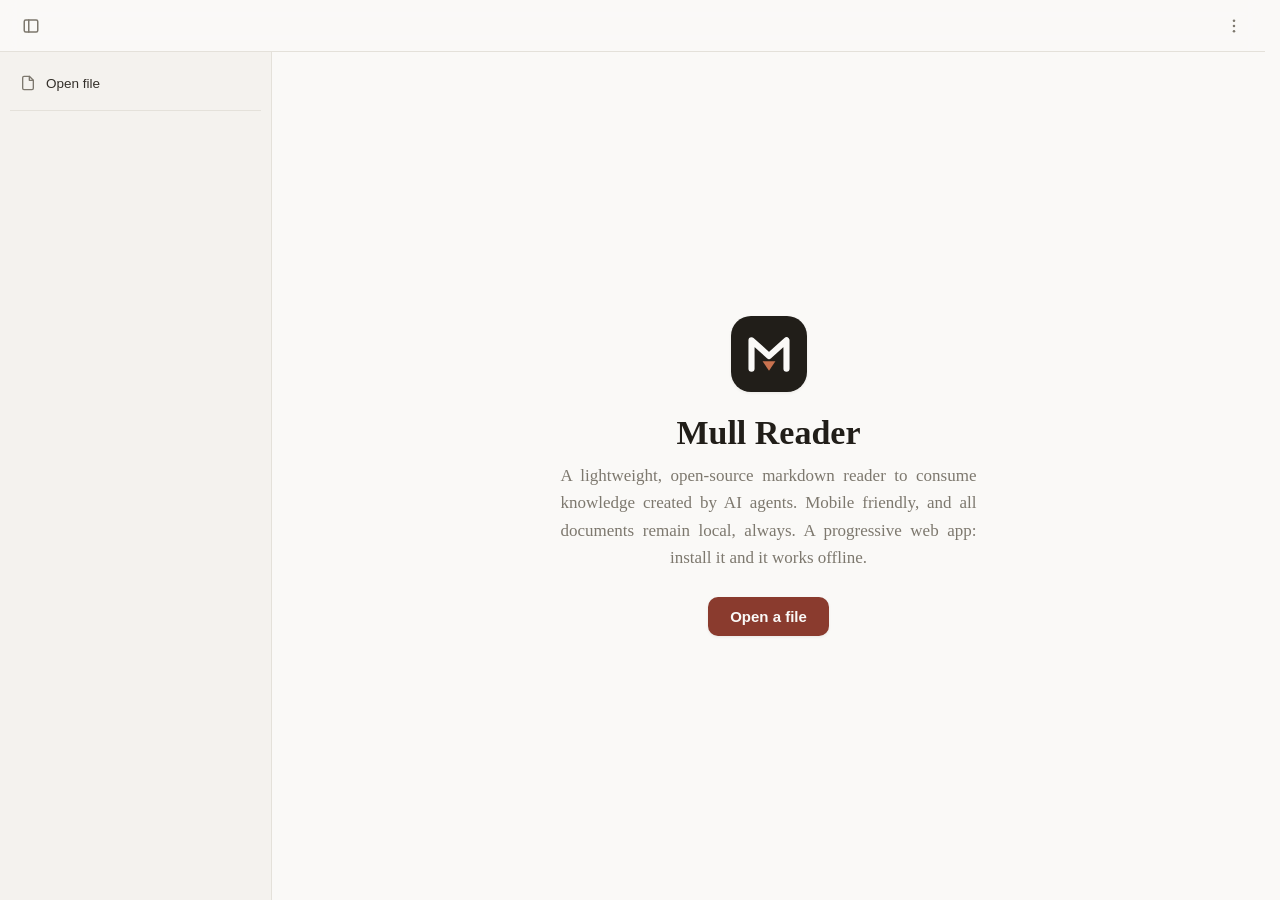
==== commit 790d0a33: "Make the left sidebar resizable A drag handle straddles the sidebar's right edge: pointer drag to re" ====
--- a/index.html
+++ b/index.html
@@ -54,6 +54,8 @@
           cls.add('sidebar-collapsed');
         }
         if (localStorage.getItem('folio-reader') === 'on') cls.add('reader-mode', 'reader-bar-show');
+        var w = parseInt(localStorage.getItem('folio-sidebar-w'), 10);
+        if (w > 0) document.documentElement.style.setProperty('--sidebar-w', w + 'px');
       } catch (e) { /* first paint just falls back to the JS-applied state */ }
     })();
   </script>
@@ -125,6 +127,9 @@
       </div>
     </nav>
 
+    <div id="sidebar-resizer" class="sidebar-resizer" role="separator" aria-orientation="vertical"
+         tabindex="0" aria-label="Resize sidebar" title="Drag to resize · double-click to reset"></div>
+
     <main id="main" class="main">
       <section id="welcome" class="welcome">
         <div class="welcome-inner">
--- a/styles.css
+++ b/styles.css
@@ -293,6 +293,40 @@
   border-bottom: 1px solid var(--border);
 }
 
+/* Drag handle straddling the sidebar's right edge. The hit area is wider than
+   the line it draws so it's easy to grab without eating the border's look. */
+.sidebar-resizer {
+  flex: none;
+  width: 9px;
+  margin: 0 -5px 0 -4px;
+  position: sticky;
+  top: var(--topbar-h);
+  height: calc(100dvh - var(--topbar-h));
+  z-index: 16;
+  cursor: col-resize;
+  touch-action: none;
+}
+.sidebar-resizer::before {
+  content: '';
+  display: block;
+  width: 3px;
+  height: 100%;
+  margin-left: 3px;
+  background: transparent;
+  transition: background 0.15s ease;
+}
+.sidebar-resizer:hover::before,
+.sidebar-resizer:focus-visible::before,
+body.sidebar-resizing .sidebar-resizer::before { background: var(--accent); }
+.sidebar-resizer:focus-visible { outline: none; }
+
+/* While dragging, keep the col-resize cursor even as the pointer outruns the
+   handle, and stop the drag from selecting the contents list. */
+body.sidebar-resizing { cursor: col-resize; user-select: none; }
+
+body.sidebar-collapsed .sidebar-resizer,
+body.reader-mode .sidebar-resizer { display: none; }
+
 .main { flex: 1; min-width: 0; }
 
 /* ================= Welcome ================= */
@@ -716,6 +750,8 @@
     padding-left: calc(10px + var(--safe-left));
     box-shadow: 4px 0 20px rgba(0, 0, 0, 0.15);
   }
+  /* The phone sidebar floats over the page, so there's no column to resize. */
+  .sidebar-resizer { display: none; }
   .content {
     padding: 32px 20px 20vh;
     padding-left: max(20px, var(--safe-left));
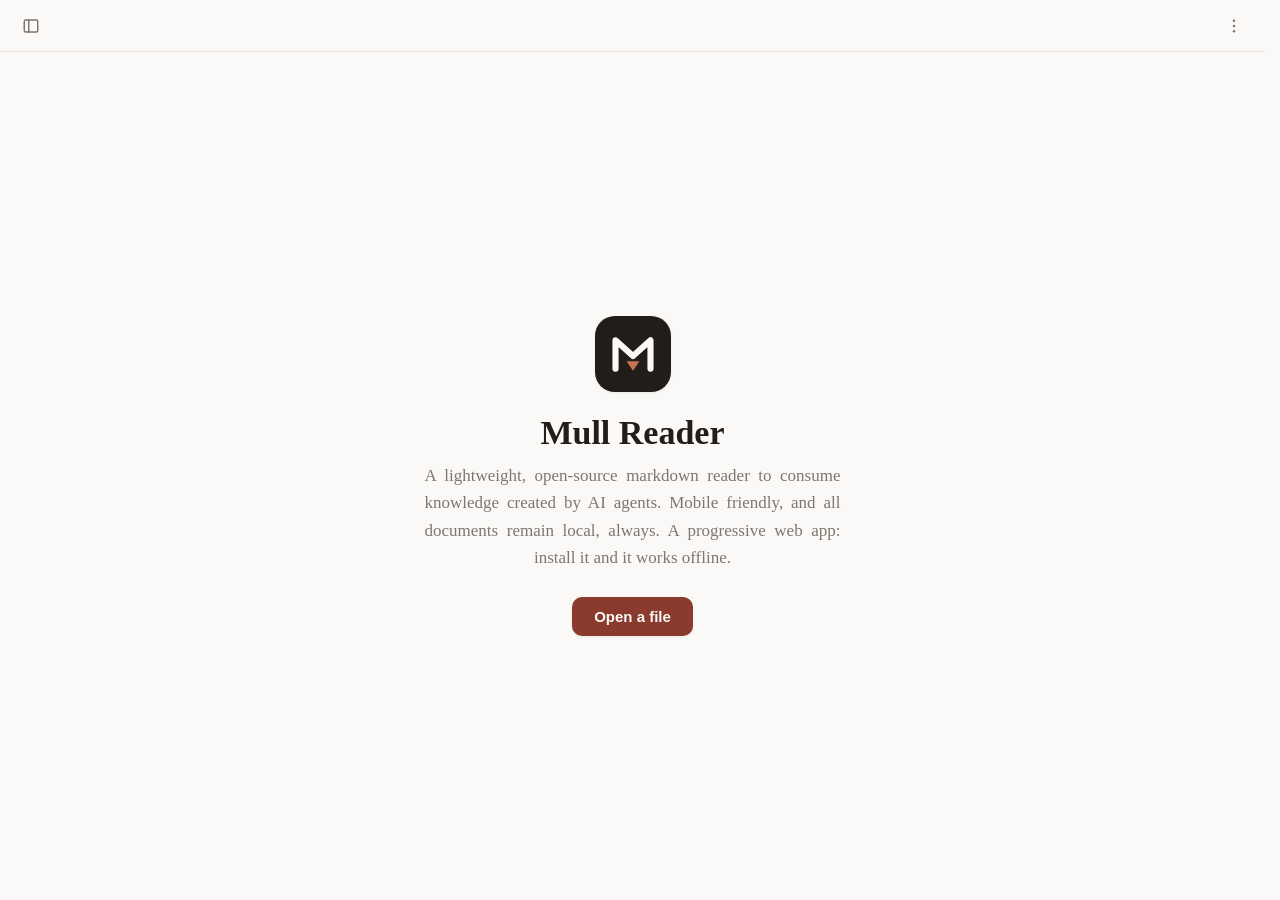
==== commit f0c0f46c: "Start with the sidebar collapsed Reading comes first; the sidebar is one ⌘B away and the choice is r" ====
--- a/index.html
+++ b/index.html
@@ -50,7 +50,7 @@
     (function () {
       try {
         var cls = document.body.classList;
-        if (matchMedia('(max-width: 720px)').matches || localStorage.getItem('folio-sidebar') === 'closed') {
+        if (matchMedia('(max-width: 720px)').matches || localStorage.getItem('folio-sidebar') !== 'open') {
           cls.add('sidebar-collapsed');
         }
         if (localStorage.getItem('folio-reader') === 'on') cls.add('reader-mode', 'reader-bar-show');
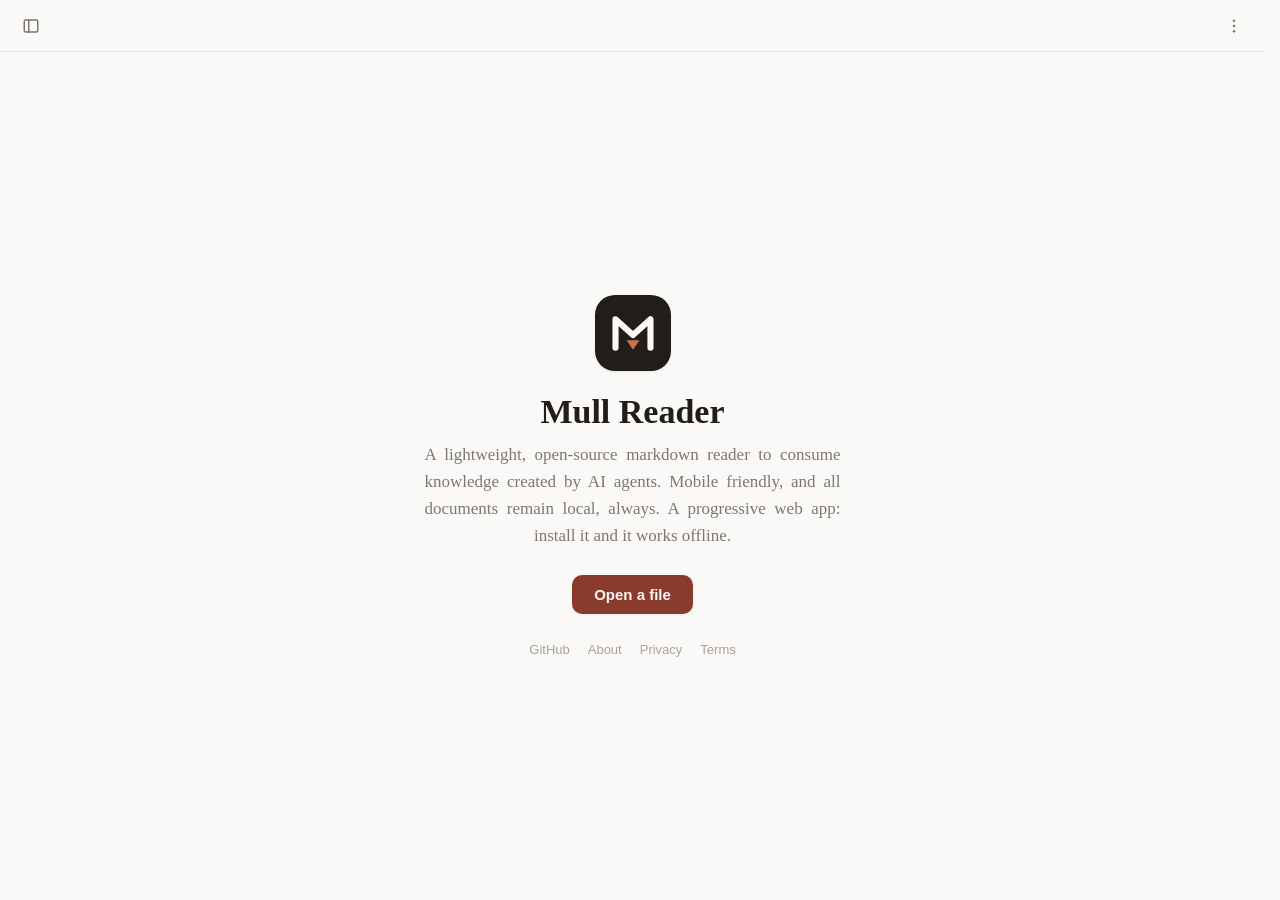
==== commit b604c9fd: "Add About, Privacy, Terms, and 404 pages, and link the source The app is going public, so it needs t" ====
--- a/index.html
+++ b/index.html
@@ -28,14 +28,17 @@
   <meta property="og:site_name" content="Mull Reader">
   <meta property="og:title" content="Mull Reader - Markdown Reader">
   <meta property="og:description" content="A lightweight, open-source, mobile-friendly markdown reader to consume knowledge created by AI agents. All documents remain local, always.">
-  <meta property="og:url" content="https://ramanvir.github.io/mull-reader/">
-  <meta property="og:image" content="https://ramanvir.github.io/mull-reader/icons/og-image.png">
+  <meta property="og:url" content="https://mullreader.com/">
+  <meta property="og:image" content="https://mullreader.com/icons/og-image.png">
   <meta property="og:image:width" content="1200">
   <meta property="og:image:height" content="630">
   <meta name="twitter:card" content="summary_large_image">
   <meta name="twitter:title" content="Mull Reader - Markdown Reader">
   <meta name="twitter:description" content="A lightweight, open-source, mobile-friendly markdown reader to consume knowledge created by AI agents. All documents remain local, always.">
-  <meta name="twitter:image" content="https://ramanvir.github.io/mull-reader/icons/og-image.png">
+  <meta name="twitter:image" content="https://mullreader.com/icons/og-image.png">
+  <!-- The app is reachable at both mullreader.com and the GitHub Pages URL;
+       point search engines and shares at the custom domain. -->
+  <link rel="canonical" href="https://mullreader.com/">
   <link rel="manifest" href="./manifest.json">
   <link rel="icon" href="./favicon.ico" sizes="48x48">
   <link rel="icon" href="./icons/icon.svg" type="image/svg+xml">
@@ -109,6 +112,15 @@
           <svg class="moon" viewBox="0 0 24 24" width="16" height="16" fill="none" stroke="currentColor" stroke-width="2" stroke-linecap="round" stroke-linejoin="round"><path d="M21 12.8A9 9 0 1 1 11.2 3a7 7 0 0 0 9.8 9.8z"/></svg>
           Switch theme
         </button>
+        <div class="menu-sep"></div>
+        <a class="menu-item" href="https://github.com/ramanvir/mull-reader" target="_blank" rel="noopener noreferrer" title="Source code on GitHub">
+          <svg viewBox="0 0 16 16" width="16" height="16" fill="currentColor" aria-hidden="true"><path d="M8 0C3.58 0 0 3.58 0 8c0 3.54 2.29 6.53 5.47 7.59.4.07.55-.17.55-.38 0-.19-.01-.82-.01-1.49-2.01.37-2.53-.49-2.69-.94-.09-.23-.48-.94-.82-1.13-.28-.15-.68-.52-.01-.53.63-.01 1.08.58 1.23.82.72 1.21 1.87.87 2.33.66.07-.52.28-.87.51-1.07-1.78-.2-3.64-.89-3.64-3.95 0-.87.31-1.59.82-2.15-.08-.2-.36-1.02.08-2.12 0 0 .67-.21 2.2.82a7.6 7.6 0 0 1 2-.27c.68 0 1.36.09 2 .27 1.53-1.04 2.2-.82 2.2-.82.44 1.1.16 1.92.08 2.12.51.56.82 1.27.82 2.15 0 3.07-1.87 3.75-3.65 3.95.29.25.54.73.54 1.48 0 1.07-.01 1.93-.01 2.2 0 .21.15.46.55.38A8.01 8.01 0 0 0 16 8c0-4.42-3.58-8-8-8z"/></svg>
+          Source on GitHub
+        </a>
+        <a class="menu-item" href="./about.html" title="About Mull Reader">
+          <svg viewBox="0 0 24 24" width="16" height="16" fill="none" stroke="currentColor" stroke-width="2" stroke-linecap="round" stroke-linejoin="round"><circle cx="12" cy="12" r="9"/><path d="M12 11v5"/><path d="M12 7.75v.5"/></svg>
+          About &amp; privacy
+        </a>
       </div>
     </div>
   </header>
@@ -139,6 +151,12 @@
           <h1>Mull Reader</h1>
           <p class="welcome-sub">A lightweight, open-source markdown reader to consume knowledge created by AI agents. Mobile friendly, and all documents remain local, always. A progressive web app: install it and it works offline.</p>
           <button id="welcome-open-file-btn" class="cta">Open a file</button>
+          <nav class="welcome-links" aria-label="About this app">
+            <a href="https://github.com/ramanvir/mull-reader" target="_blank" rel="noopener noreferrer">GitHub</a>
+            <a href="./about.html">About</a>
+            <a href="./privacy.html">Privacy</a>
+            <a href="./terms.html">Terms</a>
+          </nav>
         </div>
       </section>
       <article id="content" class="content prose" hidden></article>
--- a/styles.css
+++ b/styles.css
@@ -236,6 +236,7 @@
   font-size: 13.5px;
   color: var(--ink);
   text-align: left;
+  text-decoration: none;
   touch-action: manipulation;
 }
 .menu-item svg { flex: none; color: var(--muted); }
@@ -384,8 +385,44 @@
   border-radius: 10px;
   cursor: pointer;
   box-shadow: var(--shadow);
+  /* also used as a link on the 404 page */
+  display: inline-block;
+  text-decoration: none;
 }
 .cta:hover { filter: brightness(1.08); }
+
+.welcome-links {
+  display: flex;
+  flex-wrap: wrap;
+  justify-content: center;
+  gap: 6px 18px;
+  margin-top: 28px;
+  font-size: 13px;
+}
+.welcome-links a {
+  color: var(--faint);
+  text-decoration: none;
+}
+.welcome-links a:hover { color: var(--accent); }
+
+/* ================= Static pages (about, privacy, terms) ================= */
+
+.doc-meta {
+  color: var(--faint);
+  font-size: 0.85em;
+}
+
+.doc-nav {
+  display: flex;
+  flex-wrap: wrap;
+  gap: 8px 20px;
+  margin-top: 3em;
+  padding-top: 1.4em;
+  border-top: 1px solid var(--border);
+  font-size: 0.85em;
+}
+.doc-nav a { color: var(--muted); }
+
 kbd {
   font-family: var(--mono);
   font-size: 11px;
@@ -491,7 +528,26 @@
   padding-left: 0.6em;
 }
 
-.prose img { max-width: 100%; border-radius: 8px; }
+.prose img { max-width: 100%; height: auto; border-radius: 8px; }
+
+/* Stand-in for an image that couldn't load — see explainBrokenImages() */
+.prose .img-missing {
+  display: inline-flex;
+  align-items: center;
+  gap: 0.5em;
+  max-width: 100%;
+  padding: 0.5em 0.8em;
+  border: 1px dashed var(--border);
+  border-radius: 8px;
+  background: var(--bg-raised);
+  font-family: var(--sans);
+  font-size: 0.8em;
+  line-height: 1.4;
+  color: var(--muted);
+  cursor: help;
+}
+.prose .img-missing svg { flex: none; color: var(--faint); }
+.prose .img-missing em { color: var(--faint); font-style: italic; }
 
 /* --- inline code & code blocks --- */
 
